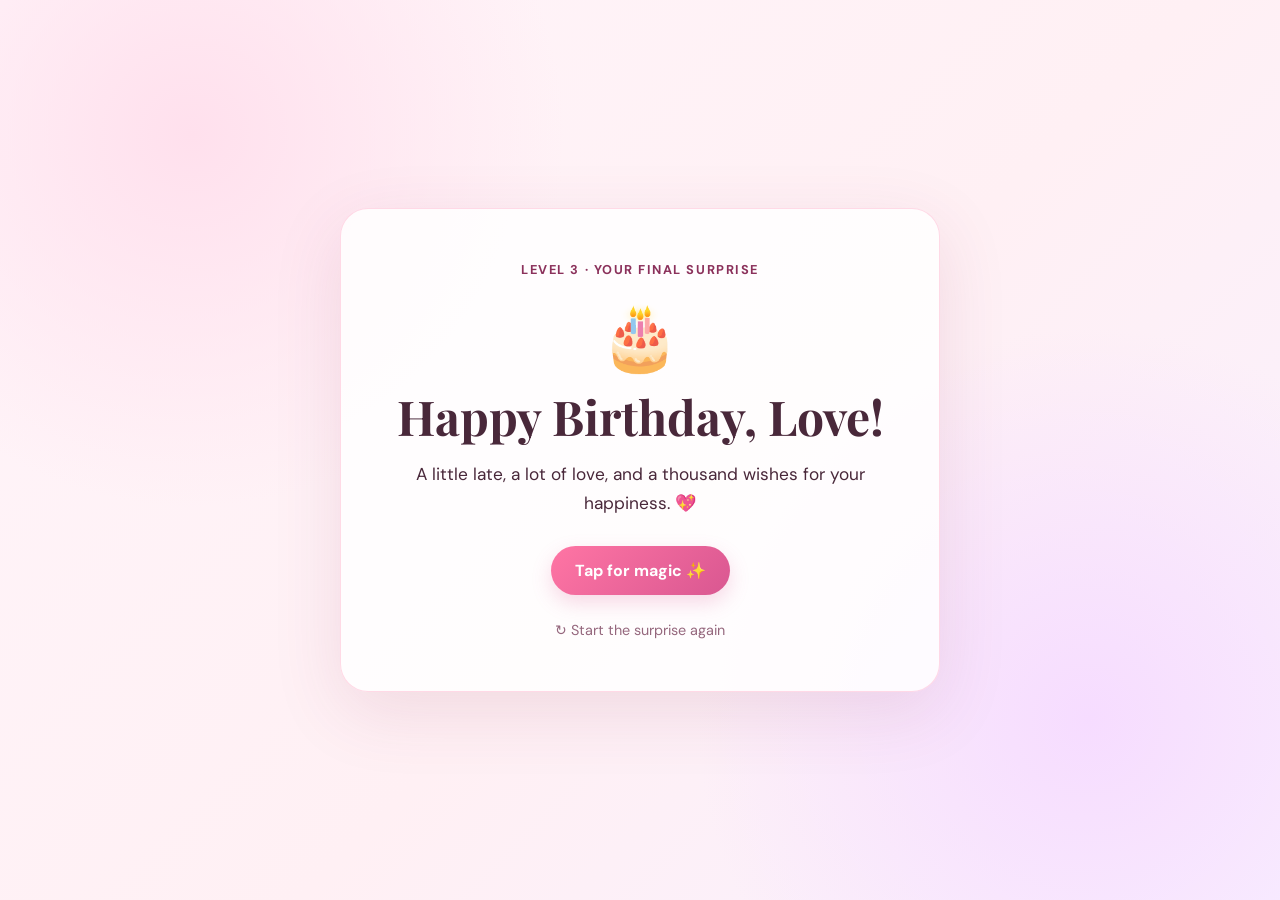
==== final.html @ 99374c66 "Add files via upload" ====
<!DOCTYPE html>
<html lang="en">
<head>
  <meta charset="UTF-8">
  <meta name="viewport" content="width=device-width, initial-scale=1.0">
  <title>Happy Birthday, Love 🎂</title>
  <link rel="stylesheet" href="style.css">
</head>
<body>
  <main class="card final-card">
    <div class="eyebrow">Level 3 · Your final surprise</div>
    <div class="big-emoji cake">🎂</div>
    <h1>Happy Birthday, Love!</h1>
    <p class="final-message">A little late, a lot of love, and a thousand wishes for your happiness. 💖</p>
    <button class="btn" id="confettiBtn">Tap for magic ✨</button>
    <div id="magic" class="magic-message hidden">You are my favourite kind of forever. 🦋❤️</div>
    <a class="text-link" href="index.html">↻ Start the surprise again</a>
  </main>
  <div id="confetti" aria-hidden="true"></div>
  <script src="script.js"></script>
</body>
</html>
---- style.css ----
@import url('https://fonts.googleapis.com/css2?family=DM+Sans:wght@400;500;700&family=Playfair+Display:wght@600;700&display=swap');

:root {
  --pink: #ff6f9f;
  --deep: #8b315b;
  --ink: #49283a;
  --cream: #fff9fc;
}
* { box-sizing: border-box; }
body {
  margin: 0;
  min-height: 100vh;
  display: grid;
  place-items: center;
  padding: 22px;
  color: var(--ink);
  font-family: 'DM Sans', sans-serif;
  background:
    radial-gradient(circle at 15% 15%, #ffe0ed 0, transparent 28%),
    radial-gradient(circle at 85% 80%, #f6dcff 0, transparent 30%),
    linear-gradient(135deg, #fff5fa, #fff0f4 55%, #f8f0ff);
}
.card {
  width: min(100%, 600px);
  padding: clamp(26px, 6vw, 52px);
  text-align: center;
  background: rgba(255,255,255,.83);
  border: 1px solid rgba(255,111,159,.25);
  border-radius: 28px;
  box-shadow: 0 20px 70px rgba(139,49,91,.12);
  animation: appear .7s ease both;
}
.eyebrow { color: var(--deep); font-size: .8rem; letter-spacing: .12em; text-transform: uppercase; font-weight: 700; }
.big-emoji { font-size: 4rem; margin: 18px 0 8px; }
.float { animation: float 2.8s ease-in-out infinite; }
h1 { font: 700 clamp(2rem, 7vw, 3rem)/1.15 'Playfair Display', serif; margin: 10px 0 16px; }
p { line-height: 1.7; margin: 10px 0; }
.soft, .tiny { color: #916b7d; }
.tiny { margin-top: 28px; font-size: .85rem; }
.btn {
  display: inline-block;
  border: 0;
  border-radius: 999px;
  padding: 14px 24px;
  margin: 18px 5px 8px;
  color: white;
  background: linear-gradient(135deg, #ff75a4, #d95791);
  font: 700 1rem 'DM Sans', sans-serif;
  text-decoration: none;
  cursor: pointer;
  box-shadow: 0 8px 20px rgba(217,87,145,.22);
  transition: transform .2s, box-shadow .2s;
}
.btn:hover { transform: translateY(-2px); box-shadow: 0 12px 25px rgba(217,87,145,.3); }
.question { font-weight: 700; margin: 24px 0 14px; }
.choices { display: grid; gap: 10px; max-width: 360px; margin: 0 auto; }
.choice {
  padding: 13px 16px; border-radius: 14px; border: 1px solid #f2bdd1;
  background: #fff7fb; color: var(--ink); font: 500 1rem 'DM Sans', sans-serif; cursor: pointer;
}
.choice:hover { background: #ffe5ef; }
.feedback { min-height: 28px; color: var(--deep); font-weight: 700; }
.hidden { display: none !important; }
.text-link { display: block; color: #95677d; margin-top: 18px; font-size: .9rem; text-decoration: none; }
.text-link:hover { color: var(--deep); }
.letter { text-align: left; padding: 20px 22px; border-radius: 18px; background: #fff5f9; border: 1px dashed #efadc7; }
.letter p { margin: 0 0 14px; }
.signature { margin-top: 20px !important; }
.final-message { font-size: 1.08rem; }
.magic-message { margin-top: 20px; font: 600 1.3rem 'Playfair Display', serif; color: var(--deep); }
#confetti { position: fixed; inset: 0; overflow: hidden; pointer-events: none; }
.confetti-piece { position: absolute; top: -20px; font-size: 22px; animation: fall 3.2s linear forwards; }
@keyframes appear { from { opacity: 0; transform: translateY(12px) scale(.98); } to { opacity: 1; transform: translateY(0) scale(1); } }
@keyframes float { 0%,100% { transform: translateY(0) rotate(-3deg); } 50% { transform: translateY(-10px) rotate(3deg); } }
@keyframes fall { to { transform: translateY(110vh) rotate(500deg); opacity: .2; } }
@media (max-width: 420px) { .card { border-radius: 22px; } .big-emoji { font-size: 3.2rem; } }
@media (prefers-reduced-motion: reduce) { *, *::before, *::after { animation-duration: .01ms !important; transition-duration: .01ms !important; } }
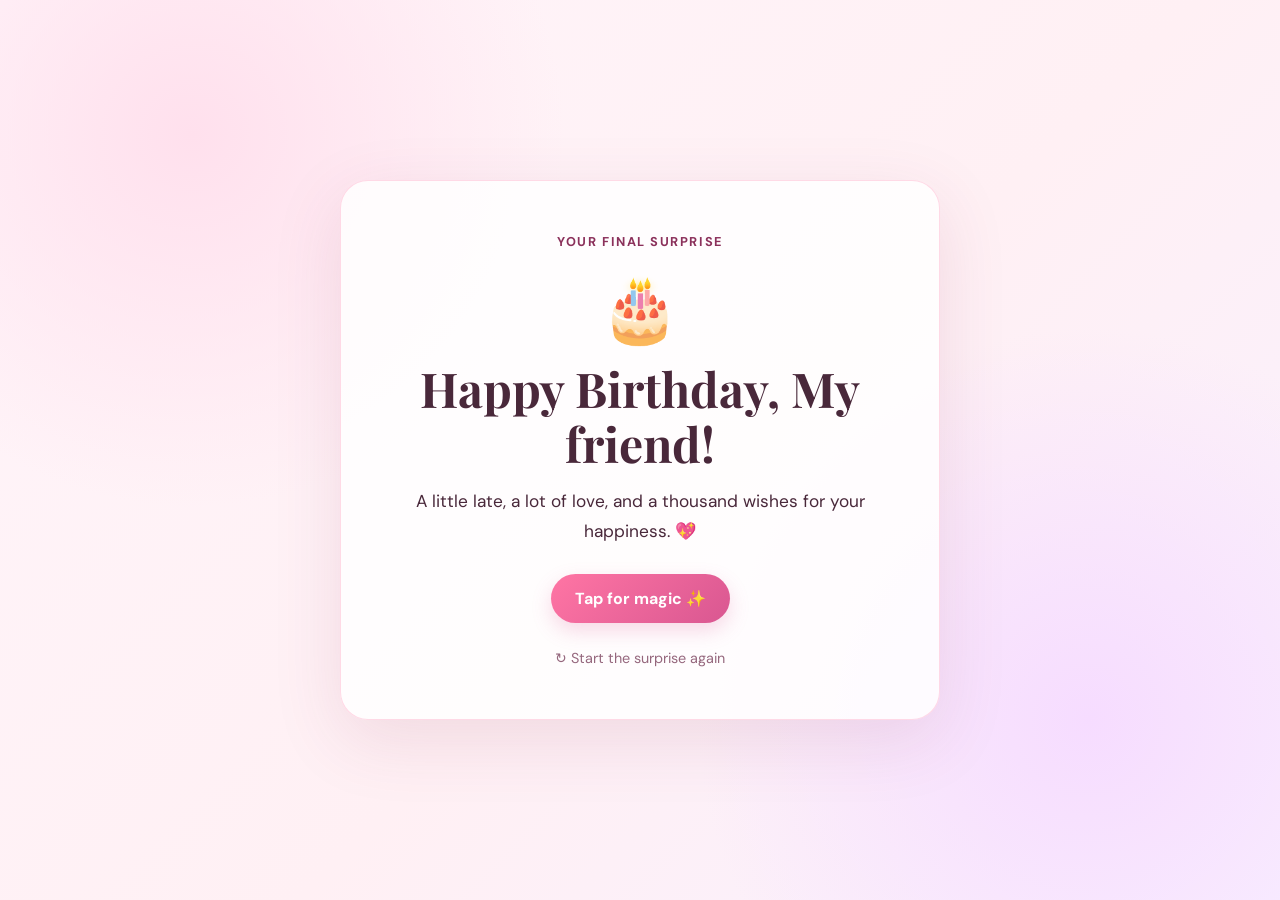
==== commit ab6397d0: "Update final.html" ====
--- a/final.html
+++ b/final.html
@@ -3,14 +3,14 @@
 <head>
   <meta charset="UTF-8">
   <meta name="viewport" content="width=device-width, initial-scale=1.0">
-  <title>Happy Birthday, Love 🎂</title>
+  <title>Happy Birthday, friend 🎂</title>
   <link rel="stylesheet" href="style.css">
 </head>
 <body>
   <main class="card final-card">
-    <div class="eyebrow">Level 3 · Your final surprise</div>
+    <div class="eyebrow">Your final surprise</div>
     <div class="big-emoji cake">🎂</div>
-    <h1>Happy Birthday, Love!</h1>
+    <h1>Happy Birthday, My friend!</h1>
     <p class="final-message">A little late, a lot of love, and a thousand wishes for your happiness. 💖</p>
     <button class="btn" id="confettiBtn">Tap for magic ✨</button>
     <div id="magic" class="magic-message hidden">You are my favourite kind of forever. 🦋❤️</div>
